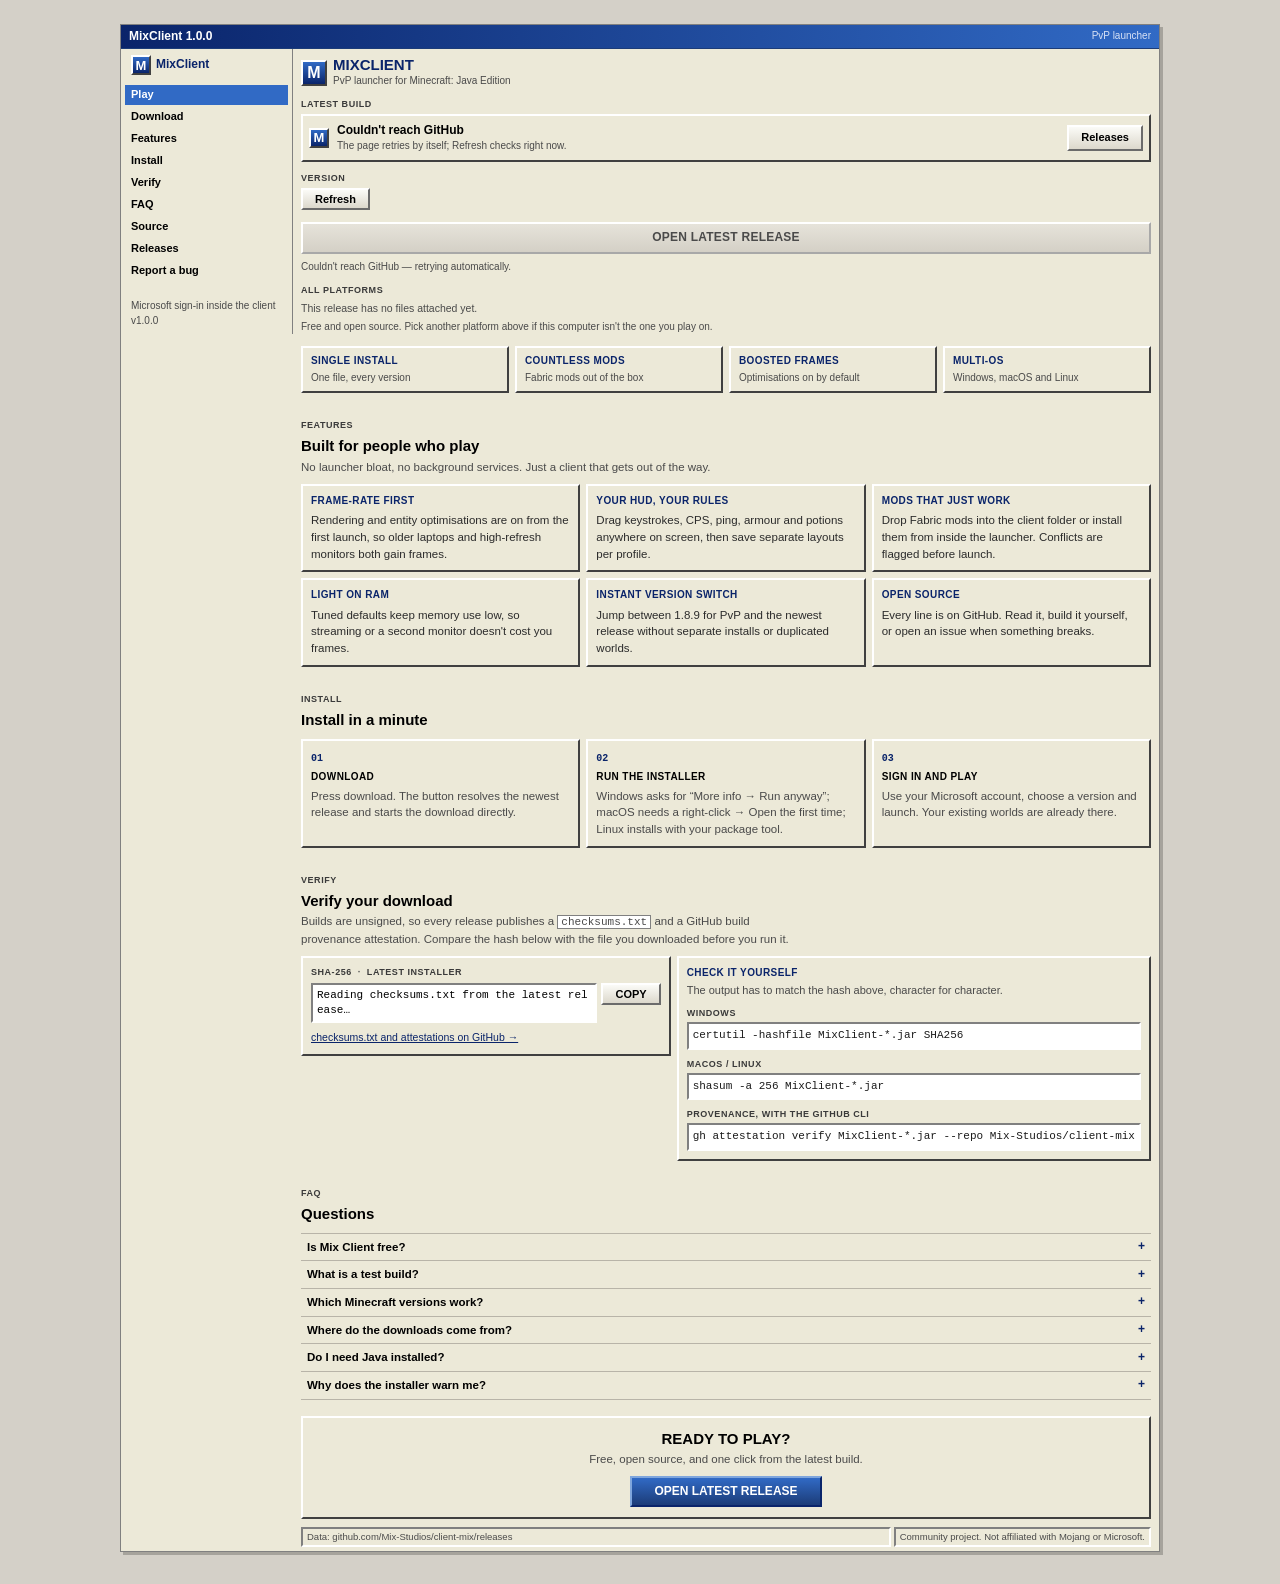
==== index.html @ 3151dcce "Offer every platform file, label test vs release builds, and auto-update. The v1.0.0 release now car" ====
<!DOCTYPE html>
<html lang="en">
<head>
<meta charset="utf-8">
<meta name="viewport" content="width=device-width, initial-scale=1">
<title>Mix Client — open-source Minecraft client</title>
<meta name="description" content="Mix Client is a fast, open-source Minecraft client for every modern version. One installer for Windows, macOS and Linux, with boosted frames and built-in mods.">
<meta name="theme-color" content="#0A246A">
<link rel="icon" href="data:image/svg+xml,%3Csvg xmlns='http://www.w3.org/2000/svg' viewBox='0 0 32 32'%3E%3Cdefs%3E%3ClinearGradient id='g' x1='0' y1='0' x2='0' y2='1'%3E%3Cstop offset='0' stop-color='%23316AC5'/%3E%3Cstop offset='1' stop-color='%230A246A'/%3E%3C/linearGradient%3E%3C/defs%3E%3Crect width='32' height='32' fill='%23ECE9D8'/%3E%3Crect x='2' y='2' width='28' height='28' fill='url(%23g)'/%3E%3Ctext x='16' y='23' font-family='Tahoma,Verdana,sans-serif' font-size='18' font-weight='bold' fill='%23fff' text-anchor='middle'%3EM%3C/text%3E%3C/svg%3E">
<link rel="preconnect" href="https://api.github.com">
<link rel="preconnect" href="https://objects.githubusercontent.com">
<link rel="stylesheet" href="styles.css">
<script defer src="app.js"></script>
</head>
<body>

<div class="app" id="top">

  <!-- Blue title strip, as in the launcher window -->
  <div class="titlebar">
    <span class="titlebar-title">MixClient 1.0.0</span>
    <span class="titlebar-hint">PvP launcher</span>
  </div>

  <div class="body">

    <!-- 2007-style sidebar navigation -->
    <aside class="sidebar">
      <a class="brand" href="#play">
        <span class="logo" aria-hidden="true">M</span>
        <span class="brand-name">MixClient</span>
      </a>

      <nav class="nav" aria-label="Main">
        <a class="nav-item is-active" href="#play">Play</a>
        <a class="nav-item" href="download.html">Download</a>
        <a class="nav-item" href="#features">Features</a>
        <a class="nav-item" href="#install">Install</a>
        <a class="nav-item" href="#verify">Verify</a>
        <a class="nav-item" href="#faq">FAQ</a>
        <a class="nav-item" href="https://github.com/Mix-Studios/Mix-Client" target="_blank" rel="noopener">Source</a>
        <a class="nav-item" href="https://github.com/Mix-Studios/client-mix/releases" target="_blank" rel="noopener">Releases</a>
        <a class="nav-item" href="https://github.com/Mix-Studios/Mix-Client/issues" target="_blank" rel="noopener">Report a bug</a>
      </nav>

      <div class="sidebar-foot">
        <span>Microsoft sign-in inside the client</span>
        <span>v1.0.0</span>
      </div>
    </aside>

    <main class="content">

      <!-- Play screen: wordmark, latest build, version, big download button -->
      <section class="play" id="play">
        <div class="play-head">
          <span class="logo logo--lg" aria-hidden="true">M</span>
          <div>
            <h1 class="play-title">MIXCLIENT</h1>
            <p class="play-sub">PvP launcher for Minecraft: Java Edition</p>
          </div>
        </div>

        <p class="group-label">LATEST BUILD</p>
        <div class="build-card">
          <span class="logo logo--sm" aria-hidden="true">M</span>
          <div class="build-info">
            <span class="build-head">
              <span class="build-name" data-build-name>Checking GitHub…</span>
              <span class="build-kind" data-build-kind hidden>RELEASE BUILD</span>
            </span>
            <span class="build-detail" data-build-detail>Installers for Windows, macOS and Linux · SHA-256 in every release</span>
          </div>
          <a class="btn" href="https://github.com/Mix-Studios/client-mix/releases" target="_blank" rel="noopener">Releases</a>
        </div>

        <p class="group-label">VERSION</p>
        <div class="version-row">
          <span class="field combo" id="versionChip" hidden></span>
          <button class="btn" type="button" data-refresh>Refresh</button>
        </div>

        <a class="btn btn-primary btn-play" data-download
           href="https://github.com/Mix-Studios/client-mix/releases/latest" rel="noopener">
          <span data-label>DOWNLOAD</span>
        </a>
        <p class="status-line" data-status>Checking the latest release…</p>

        <p class="group-label">ALL PLATFORMS</p>
        <div class="platforms" data-platforms></div>

        <p class="play-note">
          Free and open source. Pick another platform above if this computer isn't the one you play on.
        </p>
      </section>

      <!-- Four headline claims, like the usual client-site tile row -->
      <section class="highlights" aria-label="Highlights">
        <a class="highlight" href="#features">
          <strong>SINGLE INSTALL</strong>
          <small>One file, every version</small>
        </a>
        <a class="highlight" href="#features">
          <strong>COUNTLESS MODS</strong>
          <small>Fabric mods out of the box</small>
        </a>
        <a class="highlight" href="#features">
          <strong>BOOSTED FRAMES</strong>
          <small>Optimisations on by default</small>
        </a>
        <a class="highlight" href="#features">
          <strong>MULTI-OS</strong>
          <small>Windows, macOS and Linux</small>
        </a>
      </section>

      <section class="section" id="features">
        <p class="group-label">FEATURES</p>
        <h2 class="section-title">Built for people who play</h2>
        <p class="section-sub">No launcher bloat, no background services. Just a client that gets out of the way.</p>

        <div class="grid-3">
          <article class="card">
            <h3>FRAME-RATE FIRST</h3>
            <p>Rendering and entity optimisations are on from the first launch, so older laptops and high-refresh monitors both gain frames.</p>
          </article>
          <article class="card">
            <h3>YOUR HUD, YOUR RULES</h3>
            <p>Drag keystrokes, CPS, ping, armour and potions anywhere on screen, then save separate layouts per profile.</p>
          </article>
          <article class="card">
            <h3>MODS THAT JUST WORK</h3>
            <p>Drop Fabric mods into the client folder or install them from inside the launcher. Conflicts are flagged before launch.</p>
          </article>
          <article class="card">
            <h3>LIGHT ON RAM</h3>
            <p>Tuned defaults keep memory use low, so streaming or a second monitor doesn't cost you frames.</p>
          </article>
          <article class="card">
            <h3>INSTANT VERSION SWITCH</h3>
            <p>Jump between 1.8.9 for PvP and the newest release without separate installs or duplicated worlds.</p>
          </article>
          <article class="card">
            <h3>OPEN SOURCE</h3>
            <p>Every line is on GitHub. Read it, build it yourself, or open an issue when something breaks.</p>
          </article>
        </div>
      </section>

      <section class="section" id="install">
        <p class="group-label">INSTALL</p>
        <h2 class="section-title">Install in a minute</h2>
        <div class="steps">
          <div class="step">
            <span class="step-num">01</span>
            <h3>DOWNLOAD</h3>
            <p>Press download. The button resolves the newest release and starts the download directly.</p>
          </div>
          <div class="step">
            <span class="step-num">02</span>
            <h3>RUN THE INSTALLER</h3>
            <p>Windows asks for “More info → Run anyway”; macOS needs a right-click → Open the first time; Linux installs with your package tool.</p>
          </div>
          <div class="step">
            <span class="step-num">03</span>
            <h3>SIGN IN AND PLAY</h3>
            <p>Use your Microsoft account, choose a version and launch. Your existing worlds are already there.</p>
          </div>
        </div>
      </section>

      <!-- Release integrity: SHA-256 from checksums.txt plus GitHub build provenance -->
      <section class="section" id="verify">
        <p class="group-label">VERIFY</p>
        <h2 class="section-title">Verify your download</h2>
        <p class="section-sub">
          Builds are unsigned, so every release publishes a <code class="inline-code">checksums.txt</code> and a
          GitHub build provenance attestation. Compare the hash below with the file you downloaded before you run it.
        </p>

        <div class="verify">
          <div class="verify-card">
            <span class="verify-label">
              SHA-256<span class="verify-sep" aria-hidden="true">·</span><span data-sha-file>latest installer</span>
            </span>
            <div class="verify-hash-row">
              <code class="verify-hash" data-sha-hash aria-live="polite">Reading checksums.txt from the latest release…</code>
              <button class="btn verify-copy" type="button" data-sha-copy hidden>COPY</button>
            </div>
            <a class="verify-link" data-sha-link
               href="https://github.com/Mix-Studios/client-mix/releases/latest" target="_blank" rel="noopener">
              checksums.txt and attestations on GitHub →
            </a>
          </div>

          <div class="verify-cmds">
            <h3>CHECK IT YOURSELF</h3>
            <p>The output has to match the hash above, character for character.</p>
            <p class="verify-os">Windows</p>
            <pre><code>certutil -hashfile <span data-sha-name>MixClient-*.jar</span> SHA256</code></pre>
            <p class="verify-os">macOS / Linux</p>
            <pre><code>shasum -a 256 <span data-sha-name>MixClient-*.jar</span></code></pre>
            <p class="verify-os">Provenance, with the GitHub CLI</p>
            <pre><code>gh attestation verify <span data-sha-name>MixClient-*.jar</span> --repo Mix-Studios/client-mix</code></pre>
          </div>
        </div>
      </section>

      <section class="section" id="faq">
        <p class="group-label">FAQ</p>
        <h2 class="section-title">Questions</h2>
        <div class="faq">
          <details>
            <summary>Is Mix Client free?</summary>
            <p>Yes. It is free and open source, and there is nothing to buy inside the client.</p>
          </details>
          <details>
            <summary>What is a test build?</summary>
            <p>Releases tagged as pre-releases (or named like <code class="inline-code">Test</code> / <code class="inline-code">1.2.0-beta</code>) are labelled <strong>TEST BUILD</strong> on this page. They are newer and less tested; the badge switches to <strong>RELEASE BUILD</strong> for a normal release.</p>
          </details>
          <details>
            <summary>Which Minecraft versions work?</summary>
            <p>Modern releases plus 1.8.9 for PvP. Switch versions from the launcher; each keeps its own mods and settings.</p>
          </details>
          <details>
            <summary>Where do the downloads come from?</summary>
            <p>The page asks GitHub for the newest published release, picks the file for this computer and links straight to it. Windows, macOS (Apple silicon and Intel) and Linux each get their own file; nothing is re-hosted. Every release also publishes a <code class="inline-code">checksums.txt</code>, and the build carries a GitHub build provenance attestation — see <a href="#verify">Verify your download</a>.</p>
          </details>
          <details>
            <summary>Do I need Java installed?</summary>
            <p>Not for the installers — they bundle their own runtime. Only the plain jar needs Java 17 or newer.</p>
          </details>
          <details>
            <summary>Why does the installer warn me?</summary>
            <p>The build isn't code-signed yet, so Windows SmartScreen and macOS Gatekeeper ask for confirmation the first time. The full source is on GitHub if you'd rather build it.</p>
          </details>
        </div>
      </section>

      <section class="cta">
        <h2>READY TO PLAY?</h2>
        <p>Free, open source, and one click from the latest build.</p>
        <a class="btn btn-primary btn-primary--wide" data-download
           href="https://github.com/Mix-Studios/client-mix/releases/latest" rel="noopener">
          <span data-label>DOWNLOAD</span>
        </a>
      </section>

      <!-- Launcher-style status bar: release data source plus the usual disclaimer -->
      <div class="statusbar">
        <span class="statusbar-panel">Data: github.com/Mix-Studios/client-mix/releases</span>
        <span class="statusbar-panel statusbar-panel--end">Community project. Not affiliated with Mojang or Microsoft.</span>
      </div>
    </main>
  </div>
</div>

</body>
</html>
---- styles.css ----
/* MixClient site, styled as the launcher itself: 2007 Windows, grey faces,
   hard 2px bevels, Tahoma at 11px, square corners. Palette and metrics come
   from Launcher/src/main/java/com/mixclient/launcher/ui/Theme.java. */

:root {
  --bg: #D4D0C8;          /* desktop / window grey */
  --surface: #ECE9D8;     /* dialog face */
  --field: #FFFFFF;       /* text fields, sunken */
  --border: #808080;
  --text: #000000;
  --muted: #4A4A4A;
  --accent: #316AC5;
  --accent-dark: #1C3C78;
  --accent-2: #0A246A;
  --success: #007A00;
  --error: #CC0000;
  --track: #B8B4A8;
  --highlight: #FFFFFF;
  --shadow: #404040;
  --font: Tahoma, "MS Sans Serif", Verdana, Geneva, sans-serif;
  --mono: "Courier New", Courier, "Lucida Console", monospace;
}

* { box-sizing: border-box; }

html { scroll-behavior: smooth; }

body {
  margin: 0;
  background: var(--bg);
  color: var(--text);
  font-family: var(--font);
  font-size: 12px;
  line-height: 1.45;
  -webkit-font-smoothing: antialiased;
}

a { color: var(--accent-2); }
a:hover { color: var(--accent); }
img { max-width: 100%; display: block; }
code, pre { font-family: var(--mono); }

:focus-visible { outline: 1px dotted #000; outline-offset: 1px; }

/* ---------- window ---------- */

.app {
  max-width: 1040px;
  margin: 24px auto 32px;
  background: var(--surface);
  border: 1px solid var(--border);
  box-shadow: 3px 3px 0 rgba(0, 0, 0, 0.22);
}

.titlebar {
  display: flex;
  align-items: center;
  justify-content: space-between;
  gap: 12px;
  height: 24px;
  padding: 0 8px;
  background: linear-gradient(90deg, var(--accent-2), var(--accent));
  border-bottom: 1px solid var(--accent-dark);
  color: #fff;
  font-size: 12px;
  font-weight: bold;
}

.titlebar-hint { color: #D8E2F5; font-size: 10px; font-weight: normal; }

.body {
  display: grid;
  grid-template-columns: 172px minmax(0, 1fr);
  align-items: start;
}

/* ---------- sidebar ---------- */

.sidebar {
  position: sticky;
  top: 0;
  align-self: start;
  display: flex;
  flex-direction: column;
  gap: 2px;
  max-height: 100vh;
  padding: 6px 4px;
  overflow-y: auto;
  background: var(--surface);
  border-right: 1px solid var(--border);
}

.brand {
  display: flex;
  align-items: center;
  gap: 5px;
  padding: 0 6px 8px;
  text-decoration: none;
}
.brand:hover { color: inherit; }

.logo {
  display: grid;
  place-items: center;
  width: 20px;
  height: 20px;
  flex: none;
  background: linear-gradient(var(--accent), var(--accent-2));
  border: 2px solid;
  border-color: var(--highlight) var(--shadow) var(--shadow) var(--highlight);
  color: #fff;
  font-size: 13px;
  font-weight: bold;
  line-height: 1;
}
.logo--sm { width: 20px; height: 20px; }
.logo--lg { width: 26px; height: 26px; font-size: 16px; }

.brand-name { color: var(--accent-2); font-size: 12px; font-weight: bold; }

.nav { display: flex; flex-direction: column; gap: 2px; }

.nav-item {
  display: block;
  padding: 2px 6px;
  color: var(--text);
  font-size: 11px;
  font-weight: bold;
  text-decoration: none;
  cursor: pointer;
}
.nav-item:hover { background: #F7F5EC; color: var(--text); }
.nav-item.is-active { background: var(--accent); color: #fff; }

.sidebar-foot {
  margin-top: 10px;
  padding: 6px 6px 0;
  color: var(--muted);
  font-size: 10px;
  line-height: 1.5;
}
.sidebar-foot span { display: block; }

/* ---------- content ---------- */

.content {
  min-width: 0;
  display: flex;
  flex-direction: column;
  padding: 8px 8px 4px;
}

.group-label {
  margin: 10px 0 3px;
  color: #3A3A3A;
  font-size: 9px;
  font-weight: bold;
  letter-spacing: 0.06em;
}

/* ---------- play screen ---------- */

.play-head { display: flex; align-items: center; gap: 6px; }

.play-title {
  margin: 0;
  color: var(--accent-2);
  font-size: 15px;
  font-weight: bold;
  letter-spacing: 0;
  line-height: 1.1;
}

.play-sub { margin: 0; color: var(--muted); font-size: 10px; }

.build-card {
  display: flex;
  align-items: center;
  gap: 8px;
  padding: 6px;
  background: var(--surface);
  border: 2px solid;
  border-color: var(--highlight) var(--shadow) var(--shadow) var(--highlight);
}

.build-info { flex: 1 1 auto; min-width: 0; display: flex; flex-direction: column; }
.build-head { display: flex; align-items: center; gap: 6px; flex-wrap: wrap; }
.build-name { font-size: 12px; font-weight: bold; }

/* TEST BUILD / RELEASE BUILD, from the release's pre-release flag or tag */
.build-kind {
  flex: none;
  padding: 0 4px;
  background: var(--field);
  border: 1px solid var(--border);
  color: var(--muted);
  font-size: 9px;
  font-weight: bold;
  letter-spacing: 0.05em;
  text-transform: uppercase;
}
.build-kind[hidden] { display: none; }
.build-kind[data-kind="release"] { background: #DDEBDD; border-color: #5C8C5C; color: #0B5C0B; }
.build-kind[data-kind="test"] { background: #F4E8C6; border-color: #A38B45; color: #6B4E00; }
.build-detail {
  color: var(--muted);
  font-size: 10px;
  overflow-wrap: anywhere;
}

.version-row { display: flex; align-items: center; gap: 4px; }

.field.combo {
  display: inline-flex;
  align-items: center;
  justify-content: space-between;
  gap: 6px;
  width: 180px;
  height: 22px;
  padding: 0 2px 0 4px;
  background: var(--field);
  border: 2px solid;
  border-color: var(--border) var(--highlight) var(--highlight) var(--border);
  color: var(--text);
  font-size: 11px;
  white-space: nowrap;
  overflow: hidden;
}
.field.combo[hidden] { display: none; }
.field.combo::after {
  content: "▾";
  display: grid;
  place-items: center;
  width: 15px;
  height: 16px;
  flex: none;
  background: linear-gradient(#F7F6F1, #DCD8CC);
  border: 2px solid;
  border-color: var(--highlight) #6B6B6B #6B6B6B var(--highlight);
  font-size: 9px;
  line-height: 1;
}

.status-line {
  margin: 6px 0 0;
  min-height: 14px;
  color: var(--muted);
  font-size: 10px;
}

.play-note { margin: 4px 0 0; color: var(--muted); font-size: 10px; }

/* one card per platform file attached to the release */
.platforms {
  display: grid;
  grid-template-columns: repeat(auto-fit, minmax(190px, 1fr));
  gap: 6px;
}

.platform {
  display: flex;
  flex-direction: column;
  gap: 1px;
  padding: 6px 8px;
  background: var(--surface);
  border: 2px solid;
  border-color: var(--highlight) var(--shadow) var(--shadow) var(--highlight);
  text-decoration: none;
}
.platform:hover { background: #F7F5EC; color: var(--accent-2); }
.platform.is-current { background: #E9EEF8; border-color: var(--accent) var(--accent-dark) var(--accent-dark) var(--accent); }
.platform-name { color: var(--accent-2); font-size: 10px; font-weight: bold; letter-spacing: 0.04em; }
.platform-meta { color: var(--muted); font-size: 10px; }
.platform-file { color: #2B2B2B; font-family: var(--mono); font-size: 9.5px; overflow-wrap: anywhere; }
.platforms-empty { margin: 0; color: var(--muted); font-size: 10.5px; }

/* ---------- buttons ---------- */

.btn {
  display: inline-flex;
  align-items: center;
  justify-content: center;
  gap: 6px;
  min-height: 22px;
  padding: 3px 12px;
  background: linear-gradient(#FBFBF7, #DCD8CC);
  border: 2px solid;
  border-color: var(--highlight) #6B6B6B #6B6B6B var(--highlight);
  color: var(--text);
  font-family: var(--font);
  font-size: 11px;
  font-weight: bold;
  text-decoration: none;
  white-space: nowrap;
  cursor: pointer;
}
.btn:hover { background: linear-gradient(#FFFFFF, #E6E2D6); color: var(--text); }
.btn:active {
  background: #DCD8CC;
  border-color: #6B6B6B var(--highlight) var(--highlight) #6B6B6B;
}

.btn-primary {
  background: linear-gradient(var(--accent), var(--accent-dark));
  border-color: #7FA6DD var(--accent-2) var(--accent-2) #7FA6DD;
  color: #fff;
}
.btn-primary:hover { background: linear-gradient(#3F7AD4, #24509A); color: #fff; }
.btn-primary:active { background: var(--accent-dark); }

.btn-play {
  width: 100%;
  min-height: 32px;
  margin-top: 12px;
  font-size: 12px;
  letter-spacing: 0.02em;
  text-transform: uppercase;
}

.btn-primary--wide { padding: 5px 22px; font-size: 12px; }

.btn:disabled,
.btn[aria-disabled="true"] {
  background: linear-gradient(#E6E3DA, #D4D0C6);
  border-color: var(--highlight) #A8A8A8 #A8A8A8 var(--highlight);
  color: #8C8C8C;
  cursor: default;
}

/* The download buttons get an inset focus ring when a release is resolved. */
.btn-play[data-state="empty"] {
  background: linear-gradient(#E6E3DA, #D4D0C6);
  border-color: var(--highlight) #A8A8A8 #A8A8A8 var(--highlight);
  color: var(--muted);
}

/* ---------- highlight strip ---------- */

.highlights {
  display: grid;
  grid-template-columns: repeat(4, 1fr);
  gap: 6px;
  margin-top: 12px;
}

.highlight {
  display: flex;
  flex-direction: column;
  gap: 2px;
  padding: 6px 8px;
  background: var(--surface);
  border: 2px solid;
  border-color: var(--highlight) var(--shadow) var(--shadow) var(--highlight);
  text-decoration: none;
}
.highlight:hover { background: #F7F5EC; }
.highlight strong { font-size: 10px; font-weight: bold; letter-spacing: 0.04em; color: var(--accent-2); }
.highlight small { color: var(--muted); font-size: 10px; }

/* ---------- sections ---------- */

.section { margin-top: 16px; }
.section--first { margin-top: 0; }

.section-title {
  margin: 0;
  font-size: 15px;
  font-weight: bold;
  color: var(--text);
}

.section-sub { margin: 2px 0 8px; max-width: 78ch; color: var(--muted); font-size: 11.5px; }

.inline-code {
  padding: 0 3px;
  background: var(--field);
  border: 1px solid var(--border);
  font-size: 11px;
}

.grid-3 {
  display: grid;
  grid-template-columns: repeat(3, 1fr);
  gap: 6px;
}

.card {
  padding: 8px;
  background: var(--surface);
  border: 2px solid;
  border-color: var(--highlight) var(--shadow) var(--shadow) var(--highlight);
}
.card h3 {
  margin: 0 0 4px;
  color: var(--accent-2);
  font-size: 10px;
  font-weight: bold;
  letter-spacing: 0.04em;
}
.card p { margin: 0; font-size: 11.5px; color: #2B2B2B; }

/* ---------- steps ---------- */

.steps {
  display: grid;
  grid-template-columns: repeat(3, 1fr);
  gap: 6px;
  margin-top: 8px;
}

.step {
  padding: 8px;
  background: var(--surface);
  border: 2px solid;
  border-color: var(--highlight) var(--shadow) var(--shadow) var(--highlight);
}
.step-num { color: var(--accent-2); font-family: var(--mono); font-size: 10px; font-weight: bold; }
.step h3 { margin: 4px 0 3px; font-size: 10px; font-weight: bold; letter-spacing: 0.04em; }
.step p { margin: 0; color: var(--muted); font-size: 11.5px; }

/* ---------- verify ---------- */

.verify {
  display: grid;
  grid-template-columns: 1.15fr 1fr;
  gap: 6px;
  align-items: start;
}

.verify-card {
  padding: 8px;
  background: var(--surface);
  border: 2px solid;
  border-color: var(--highlight) var(--shadow) var(--shadow) var(--highlight);
}

.verify-label {
  display: block;
  color: #3A3A3A;
  font-size: 9px;
  font-weight: bold;
  letter-spacing: 0.06em;
  text-transform: uppercase;
}
.verify-sep { padding: 0 6px; color: var(--muted); }

.verify-hash-row { display: flex; align-items: flex-start; gap: 4px; margin: 4px 0 6px; }

.verify-hash {
  flex: 1 1 auto;
  min-height: 22px;
  padding: 3px 4px;
  background: var(--field);
  border: 2px solid;
  border-color: var(--border) var(--highlight) var(--highlight) var(--border);
  color: var(--text);
  font-size: 11px;
  line-height: 1.35;
  word-break: break-all;
  -webkit-user-select: all;
  user-select: all;
}
.verify-hash[data-state="missing"] { color: var(--muted); }

.verify-copy { flex: none; }

.verify-link { display: inline-block; font-size: 10.5px; }

.verify-cmds {
  padding: 8px;
  background: var(--surface);
  border: 2px solid;
  border-color: var(--highlight) var(--shadow) var(--shadow) var(--highlight);
}
.verify-cmds h3 { margin: 0 0 3px; color: var(--accent-2); font-size: 10px; font-weight: bold; letter-spacing: 0.04em; }
.verify-cmds > p { margin: 0; color: var(--muted); font-size: 11px; }

.verify-os {
  margin: 8px 0 2px !important;
  color: #3A3A3A !important;
  font-size: 9px !important;
  font-weight: bold;
  letter-spacing: 0.06em;
  text-transform: uppercase;
}

.verify-cmds pre {
  margin: 0;
  padding: 3px 4px;
  overflow-x: auto;
  background: var(--field);
  border: 2px solid;
  border-color: var(--border) var(--highlight) var(--highlight) var(--border);
}
.verify-cmds code { font-size: 11px; color: #1A1A1A; white-space: pre; }

/* ---------- faq ---------- */

.faq { margin-top: 8px; border-top: 1px solid var(--track); }

.faq details { border-bottom: 1px solid var(--track); }

.faq summary {
  position: relative;
  padding: 5px 24px 5px 6px;
  font-size: 11.5px;
  font-weight: bold;
  cursor: pointer;
  list-style: none;
}
.faq summary:hover { background: #F7F5EC; }
.faq summary::-webkit-details-marker { display: none; }
.faq summary::after {
  content: "+";
  position: absolute;
  right: 6px;
  top: 50%;
  transform: translateY(-50%);
  color: var(--accent-2);
  font-size: 12px;
}
.faq details[open] summary::after { content: "–"; }
.faq p { margin: 0; padding: 0 6px 8px; max-width: 78ch; color: var(--muted); font-size: 11.5px; }

/* ---------- cta ---------- */

.cta {
  margin-top: 16px;
  padding: 10px;
  text-align: center;
  background: var(--surface);
  border: 2px solid;
  border-color: var(--highlight) var(--shadow) var(--shadow) var(--highlight);
}
.cta h2 { margin: 0; font-size: 15px; font-weight: bold; }
.cta p { margin: 2px 0 8px; color: var(--muted); font-size: 11.5px; }

/* ---------- notice ---------- */

.notice {
  padding: 8px;
  background: var(--surface);
  border: 2px solid;
  border-color: var(--highlight) var(--shadow) var(--shadow) var(--highlight);
}
.notice p { margin: 0 0 6px; font-size: 11.5px; color: #2B2B2B; }
.notice p:last-child { margin-bottom: 0; }
.notice strong { color: var(--accent-2); }

/* ---------- status bar ---------- */

.statusbar {
  display: flex;
  gap: 3px;
  margin: 8px 0 0;
}

.statusbar-panel {
  flex: 1 1 auto;
  padding: 1px 4px;
  overflow: hidden;
  background: var(--surface);
  border: 2px solid;
  border-color: var(--border) var(--highlight) var(--highlight) var(--border);
  color: var(--muted);
  font-size: 9.5px;
  text-overflow: ellipsis;
  white-space: nowrap;
}
.statusbar-panel--end { flex: 0 1 auto; }

/* ---------- responsive ---------- */

@media (max-width: 900px) {
  .body { grid-template-columns: 1fr; }
  .sidebar {
    position: static;
    max-height: none;
    border-right: 0;
    border-bottom: 1px solid var(--border);
  }
  .nav { flex-direction: row; flex-wrap: wrap; }
  .grid-3, .steps { grid-template-columns: 1fr; }
  .highlights { grid-template-columns: 1fr 1fr; }
  .verify { grid-template-columns: 1fr; }
}

@media (max-width: 620px) {
  .app { margin: 0; border-left: 0; border-right: 0; box-shadow: none; }
  .content { padding: 8px; }
  .field.combo { width: 100%; }
  .version-row { flex-wrap: wrap; }
  .statusbar { flex-direction: column; }
  .statusbar-panel { white-space: normal; }
}
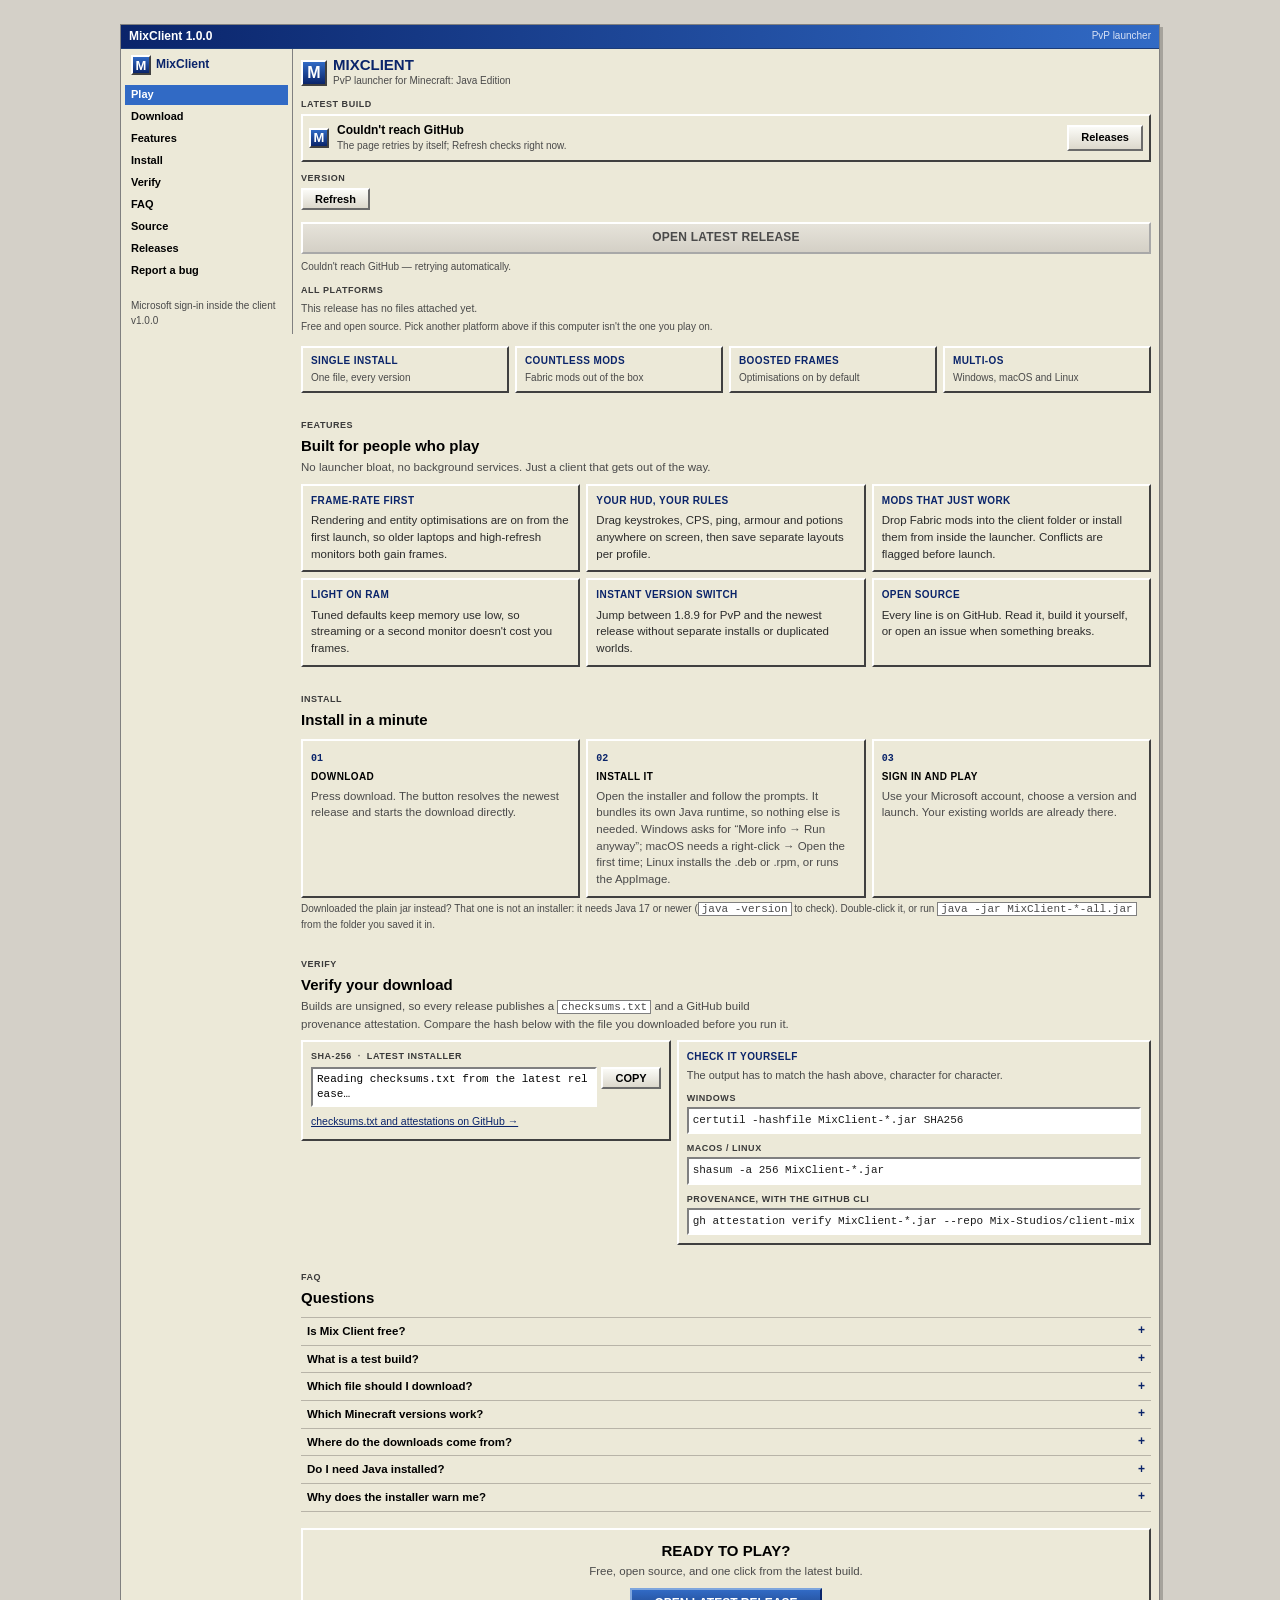
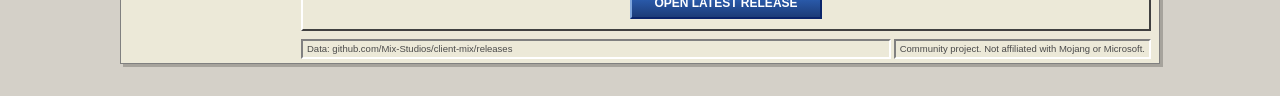
==== commit ed94e0e9: "Make the install steps and Java FAQ tell the truth about the jar. Step 02 described only an installe" ====
--- a/index.html
+++ b/index.html
@@ -158,8 +158,8 @@
           </div>
           <div class="step">
             <span class="step-num">02</span>
-            <h3>RUN THE INSTALLER</h3>
-            <p>Windows asks for “More info → Run anyway”; macOS needs a right-click → Open the first time; Linux installs with your package tool.</p>
+            <h3>INSTALL IT</h3>
+            <p>Open the installer and follow the prompts. It bundles its own Java runtime, so nothing else is needed. Windows asks for “More info → Run anyway”; macOS needs a right-click → Open the first time; Linux installs the .deb or .rpm, or runs the AppImage.</p>
           </div>
           <div class="step">
             <span class="step-num">03</span>
@@ -167,6 +167,12 @@
             <p>Use your Microsoft account, choose a version and launch. Your existing worlds are already there.</p>
           </div>
         </div>
+
+        <p class="play-note">
+          Downloaded the plain jar instead? That one is not an installer: it needs Java 17 or newer
+          (<code class="inline-code">java -version</code> to check). Double-click it, or run
+          <code class="inline-code">java -jar MixClient-*-all.jar</code> from the folder you saved it in.
+        </p>
       </section>
 
       <!-- Release integrity: SHA-256 from checksums.txt plus GitHub build provenance -->
@@ -219,6 +225,10 @@
             <p>Releases tagged as pre-releases (or named like <code class="inline-code">Test</code> / <code class="inline-code">1.2.0-beta</code>) are labelled <strong>TEST BUILD</strong> on this page. They are newer and less tested; the badge switches to <strong>RELEASE BUILD</strong> for a normal release.</p>
           </details>
           <details>
+            <summary>Which file should I download?</summary>
+            <p>Take the one for your system: a Windows installer, a macOS disk image (Apple silicon or Intel), or a Linux package. The jar is the fallback for everything else and the only file that needs Java installed.</p>
+          </details>
+          <details>
             <summary>Which Minecraft versions work?</summary>
             <p>Modern releases plus 1.8.9 for PvP. Switch versions from the launcher; each keeps its own mods and settings.</p>
           </details>
@@ -228,7 +238,7 @@
           </details>
           <details>
             <summary>Do I need Java installed?</summary>
-            <p>Not for the installers — they bundle their own runtime. Only the plain jar needs Java 17 or newer.</p>
+            <p>Only if you download the plain jar. The installers for Windows, macOS and Linux bundle their own Java runtime, so they start without anything else installed. The jar is a single file that runs on any OS but needs Java 17 or newer first; if <code class="inline-code">java -version</code> fails or reports an older version, install a current JDK (Adoptium Temurin is free) and try again.</p>
           </details>
           <details>
             <summary>Why does the installer warn me?</summary>
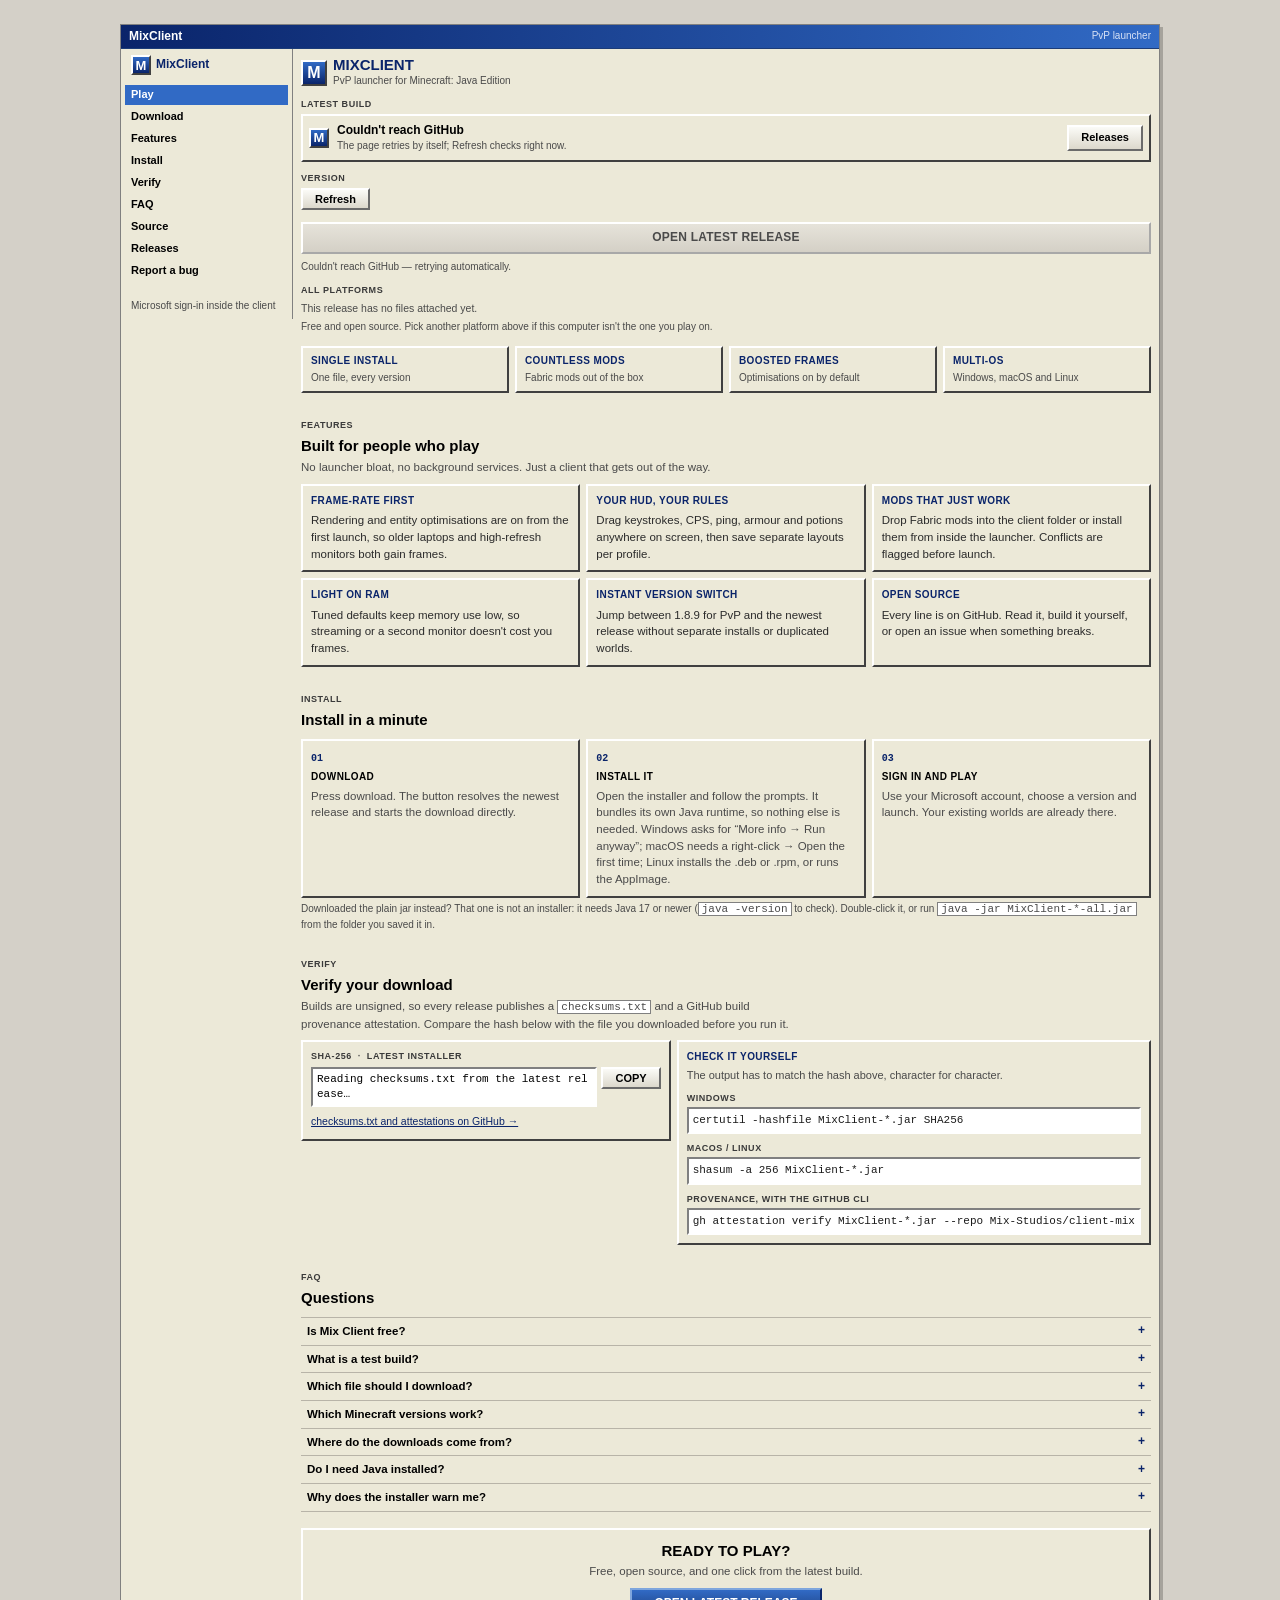
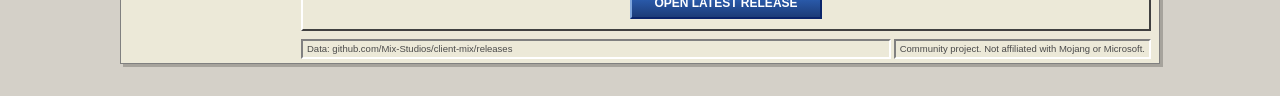
==== commit 97bfa08a: "Drive the title bar and sidebar footer from the resolved release. Both pages hardcoded 1.0.0 in the " ====
--- a/index.html
+++ b/index.html
@@ -18,7 +18,7 @@
 
   <!-- Blue title strip, as in the launcher window -->
   <div class="titlebar">
-    <span class="titlebar-title">MixClient 1.0.0</span>
+    <span class="titlebar-title" data-titlebar-title>MixClient</span>
     <span class="titlebar-hint">PvP launcher</span>
   </div>
 
@@ -45,7 +45,7 @@
 
       <div class="sidebar-foot">
         <span>Microsoft sign-in inside the client</span>
-        <span>v1.0.0</span>
+        <span data-sidebar-version></span>
       </div>
     </aside>
 
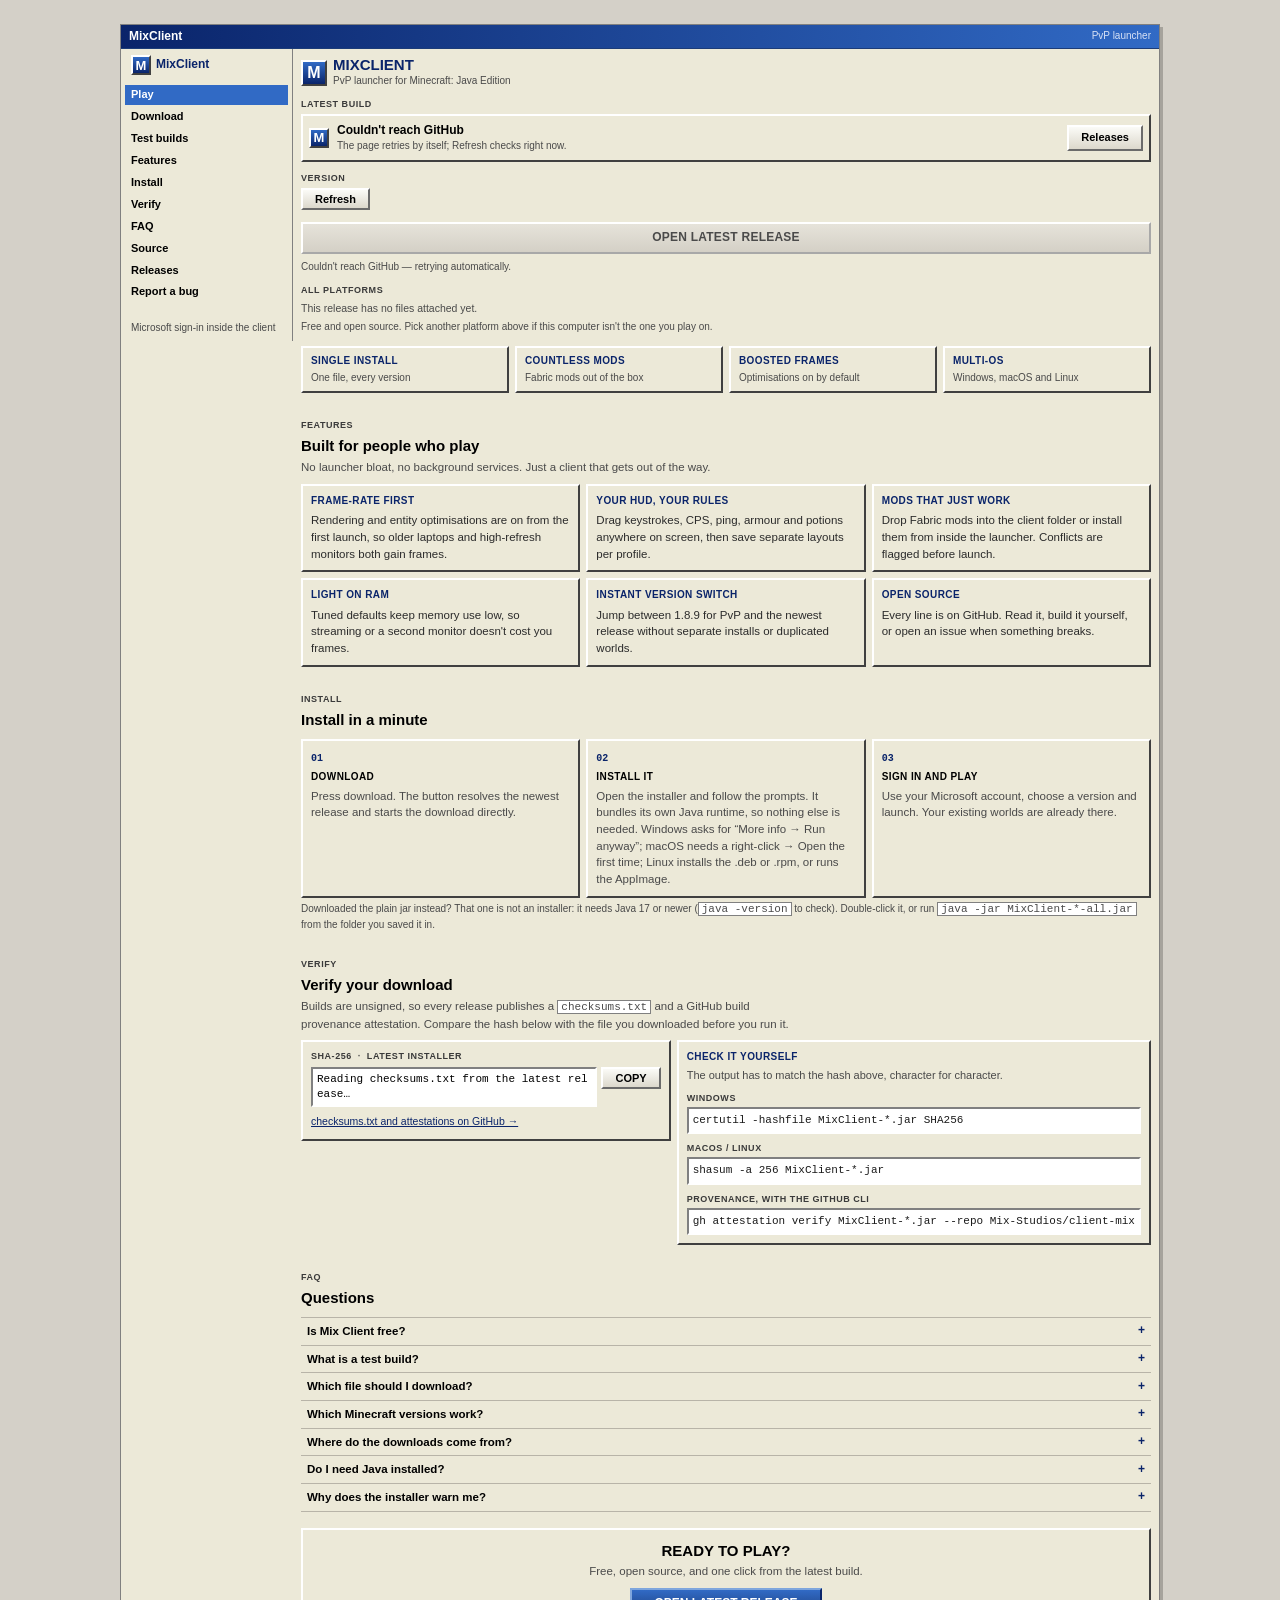
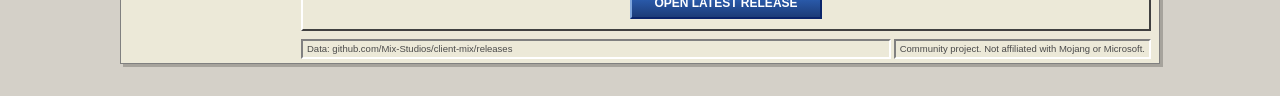
==== commit 345b91d9: "Give test builds their own page. Pre-releases get a Test builds page that lists each build with its " ====
--- a/index.html
+++ b/index.html
@@ -10,6 +10,7 @@
 <link rel="preconnect" href="https://api.github.com">
 <link rel="preconnect" href="https://objects.githubusercontent.com">
 <link rel="stylesheet" href="styles.css">
+<script defer src="release.js"></script>
 <script defer src="app.js"></script>
 </head>
 <body>
@@ -34,6 +35,7 @@
       <nav class="nav" aria-label="Main">
         <a class="nav-item is-active" href="#play">Play</a>
         <a class="nav-item" href="download.html">Download</a>
+        <a class="nav-item" href="test-builds.html">Test builds</a>
         <a class="nav-item" href="#features">Features</a>
         <a class="nav-item" href="#install">Install</a>
         <a class="nav-item" href="#verify">Verify</a>
@@ -85,6 +87,12 @@
           <span data-label>DOWNLOAD</span>
         </a>
         <p class="status-line" data-status>Checking the latest release…</p>
+
+        <div class="mac-choice" data-mac-choice hidden>
+          <p class="group-label">WHICH MAC?</p>
+          <div class="seg" data-mac-buttons></div>
+          <p class="play-note">Apple silicon is M1 and later; older Macs take the Intel build.</p>
+        </div>
 
         <p class="group-label">ALL PLATFORMS</p>
         <div class="platforms" data-platforms></div>
--- a/styles.css
+++ b/styles.css
@@ -208,6 +208,35 @@
   overflow-wrap: anywhere;
 }
 
+.build-hash {
+  color: #2B2B2B;
+  font-family: var(--mono);
+  font-size: 9.5px;
+  overflow-wrap: anywhere;
+  -webkit-user-select: all;
+  user-select: all;
+}
+.build-hash[hidden] { display: none; }
+
+/* release title + notes, straight from the release page */
+.release-notes { margin-top: 12px; }
+.release-notes[hidden] { display: none; }
+.release-notes .section-title { margin-bottom: 4px; }
+
+.release-notes-body {
+  max-height: 260px;
+  padding: 6px;
+  overflow: auto;
+  background: var(--field);
+  border: 2px solid;
+  border-color: var(--border) var(--highlight) var(--highlight) var(--border);
+  color: #1A1A1A;
+  font-size: 11.5px;
+  white-space: pre-wrap;
+  overflow-wrap: anywhere;
+}
+.release-notes-body:empty { display: none; }
+
 .version-row { display: flex; align-items: center; gap: 4px; }
 
 .field.combo {
@@ -250,6 +279,18 @@
 
 .play-note { margin: 4px 0 0; color: var(--muted); font-size: 10px; }
 
+/* Apple silicon / Intel choice, only shown on Macs when the release has both */
+.mac-choice { margin-top: 8px; }
+.mac-choice[hidden] { display: none; }
+
+.seg { display: flex; flex-wrap: wrap; gap: 4px; }
+.seg .btn.is-current {
+  background: linear-gradient(var(--accent), var(--accent-dark));
+  border-color: #7FA6DD var(--accent-2) var(--accent-2) #7FA6DD;
+  color: #fff;
+}
+.seg .btn.is-current:hover { background: linear-gradient(#3F7AD4, #24509A); color: #fff; }
+
 /* one card per platform file attached to the release */
 .platforms {
   display: grid;
@@ -269,9 +310,18 @@
 }
 .platform:hover { background: #F7F5EC; color: var(--accent-2); }
 .platform.is-current { background: #E9EEF8; border-color: var(--accent) var(--accent-dark) var(--accent-dark) var(--accent); }
+.platform.is-current .platform-name::after { content: " · SELECTED"; }
 .platform-name { color: var(--accent-2); font-size: 10px; font-weight: bold; letter-spacing: 0.04em; }
 .platform-meta { color: var(--muted); font-size: 10px; }
 .platform-file { color: #2B2B2B; font-family: var(--mono); font-size: 9.5px; overflow-wrap: anywhere; }
+.platform-hash {
+  color: #4A4A4A;
+  font-family: var(--mono);
+  font-size: 9px;
+  overflow-wrap: anywhere;
+  -webkit-user-select: all;
+  user-select: all;
+}
 .platforms-empty { margin: 0; color: var(--muted); font-size: 10.5px; }
 
 /* ---------- buttons ---------- */
@@ -546,6 +596,37 @@
 .notice p { margin: 0 0 6px; font-size: 11.5px; color: #2B2B2B; }
 .notice p:last-child { margin-bottom: 0; }
 .notice strong { color: var(--accent-2); }
+
+/* ---------- test build feed ---------- */
+
+.release-feed { display: flex; flex-direction: column; gap: 8px; }
+
+.release-entry {
+  padding: 8px;
+  background: var(--surface);
+  border: 2px solid;
+  border-color: var(--highlight) var(--shadow) var(--shadow) var(--highlight);
+}
+
+.release-head { display: flex; align-items: center; gap: 6px; flex-wrap: wrap; }
+.release-meta { color: var(--muted); font-size: 10px; }
+.release-entry .build-name { font-size: 12px; }
+
+.release-body {
+  margin: 4px 0 0;
+  max-height: 130px;
+  overflow: auto;
+  padding: 4px 6px;
+  background: var(--field);
+  border: 2px solid;
+  border-color: var(--border) var(--highlight) var(--highlight) var(--border);
+  color: #2B2B2B;
+  font-size: 11px;
+  white-space: pre-wrap;
+  overflow-wrap: anywhere;
+}
+
+.release-entry .platforms { margin-top: 6px; }
 
 /* ---------- status bar ---------- */
 
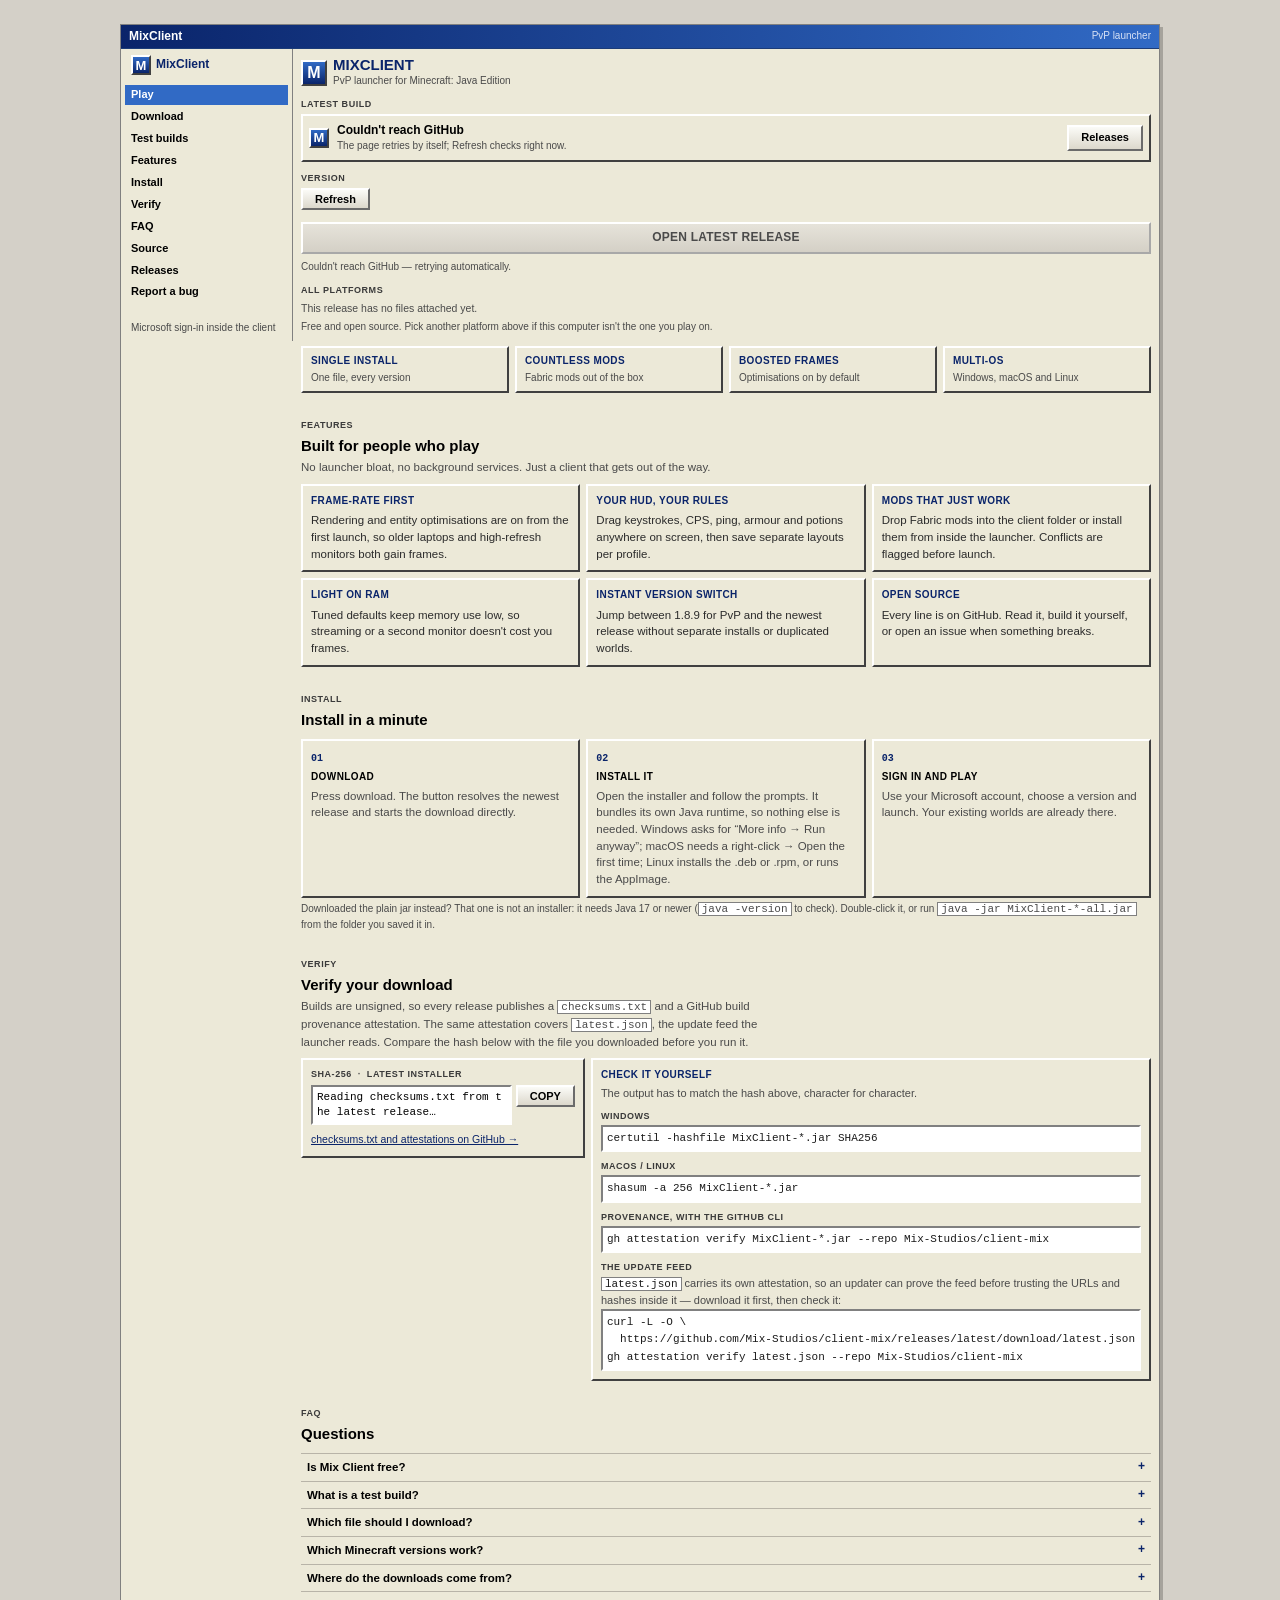
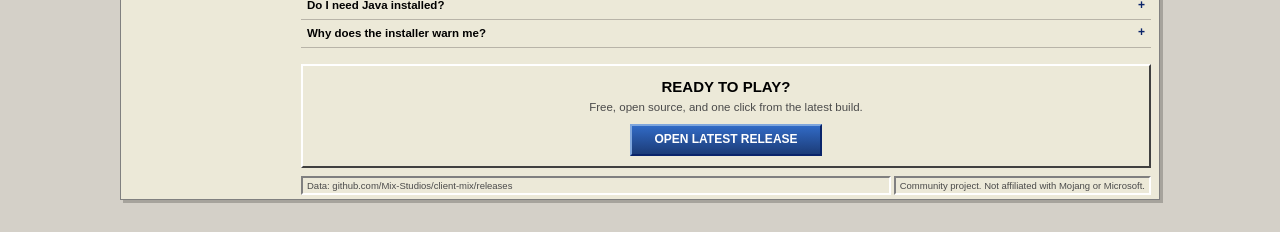
==== commit 2de25495: "Document verifying the update feed. The verify section now shows how to download latest.json and run" ====
--- a/index.html
+++ b/index.html
@@ -10,8 +10,8 @@
 <link rel="preconnect" href="https://api.github.com">
 <link rel="preconnect" href="https://objects.githubusercontent.com">
 <link rel="stylesheet" href="styles.css">
-<script defer src="release.js"></script>
-<script defer src="app.js"></script>
+<script defer src="release.js?v=20261123"></script>
+  <script defer src="app.js?v=20261123"></script>
 </head>
 <body>
 
@@ -189,7 +189,8 @@
         <h2 class="section-title">Verify your download</h2>
         <p class="section-sub">
           Builds are unsigned, so every release publishes a <code class="inline-code">checksums.txt</code> and a
-          GitHub build provenance attestation. Compare the hash below with the file you downloaded before you run it.
+          GitHub build provenance attestation. The same attestation covers <code class="inline-code">latest.json</code>,
+          the update feed the launcher reads. Compare the hash below with the file you downloaded before you run it.
         </p>
 
         <div class="verify">
@@ -216,6 +217,14 @@
             <pre><code>shasum -a 256 <span data-sha-name>MixClient-*.jar</span></code></pre>
             <p class="verify-os">Provenance, with the GitHub CLI</p>
             <pre><code>gh attestation verify <span data-sha-name>MixClient-*.jar</span> --repo Mix-Studios/client-mix</code></pre>
+            <p class="verify-os">The update feed</p>
+            <p>
+              <code class="inline-code">latest.json</code> carries its own attestation, so an updater can prove the
+              feed before trusting the URLs and hashes inside it — download it first, then check it:
+            </p>
+            <pre><code>curl -L -O \
+  https://github.com/Mix-Studios/client-mix/releases/latest/download/latest.json
+gh attestation verify latest.json --repo Mix-Studios/client-mix</code></pre>
           </div>
         </div>
       </section>
